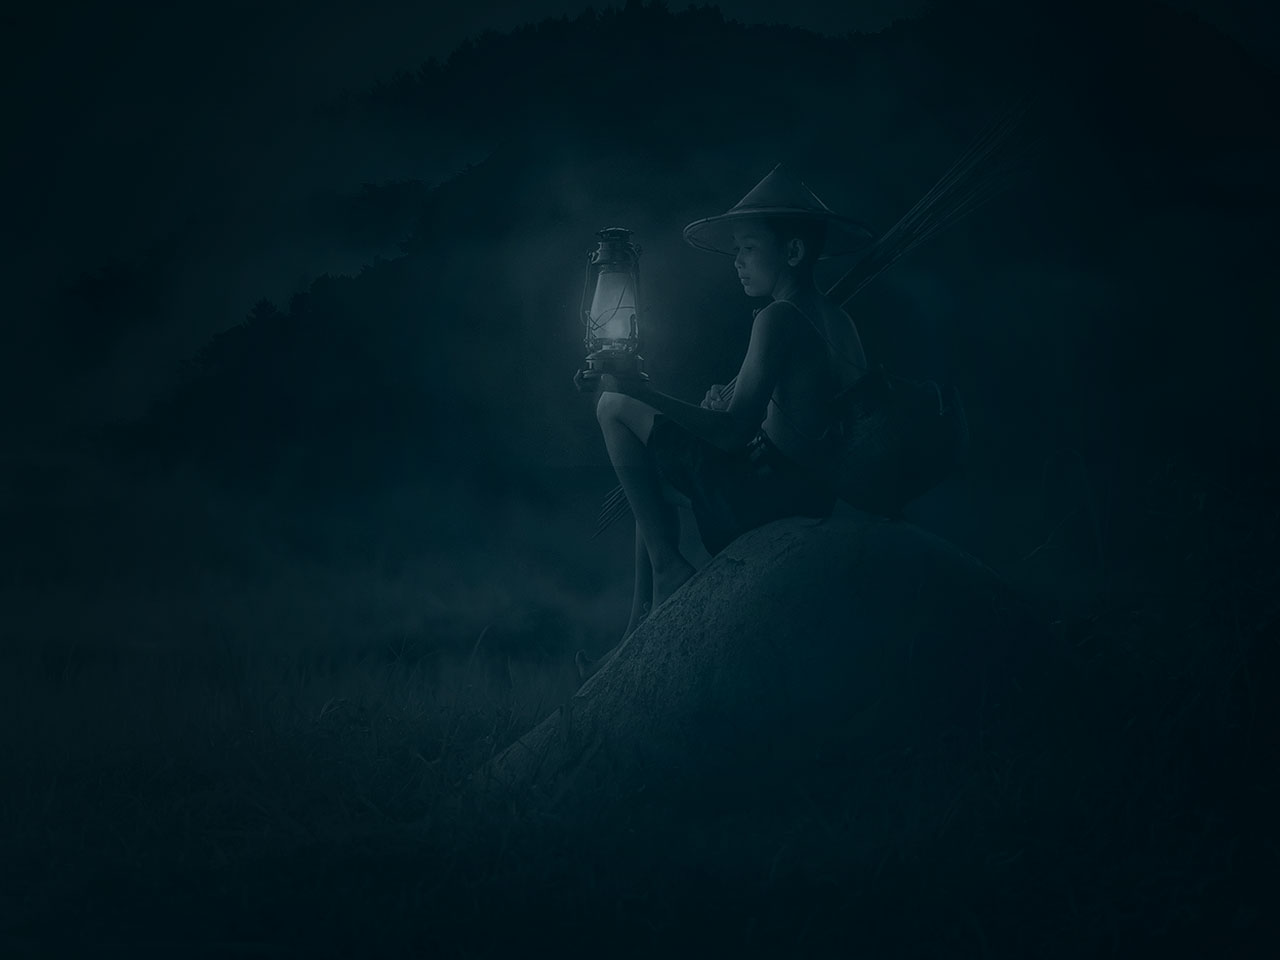
==== hello.html @ 2d0b648c "Add files via upload" ====
<!DOCTYPE html>
<html lang="ru">
<head>
  <meta charset="UTF-8">
  <meta http-equiv="X-UA-Compatible" content="IE=edge">
  <meta name="viewport" content="width=device-width, initial-scale=1.0">
  <title>Air Asia - Приветствие</title>
  <link rel="preconnect" href="https://fonts.googleapis.com">
  <link rel="preconnect" href="https://fonts.gstatic.com" crossorigin>
  <link href="https://fonts.googleapis.com/css2?family=Open+Sans:wght@300;400;500;600;700;800&display=swap"
    rel="stylesheet">
  <link rel="stylesheet" href="./styles/normalize.css">
  <link rel="stylesheet" href="./styles/main.css">
</head>
<body>
  <div class="wrapper">
    <div class="wrapper welcome-page--wrapper">
      <div class="container">
        <div class="welcome__page">
          <div class="welcome__shades">
            <img src="./img/shades.png" alt="Shades" class="welcome__shades">
          </div>
          <div class="welcome__logo">
            <img src="./img/лого-привет.png" alt="Logo" class="wlc__logo">
            <p class="wlc__desc">Открой для себя Азию</p>
          </div>
            <a href="./index.html" class="wlc__button">Войти</a>
        </div>
      </div>
    </div>
  </div>
</body>
</html>
---- styles/main.css ----
@import url(./blocks/base.css);
@import url(./blocks/about.css);
@import url(./blocks/footer.css);
@import url(./blocks/header.css);
@import url(./blocks/hello.css);
@import url(./blocks/news.css);
@import url(./blocks/offers.css);
@import url(./blocks/services.css);
@import url(./blocks/partners.css);
@import url(./blocks/welcome.css);
@import url(./blocks/reviews.css);
@import url(./blocks/separator.css);
@import url(./blocks/form.css);
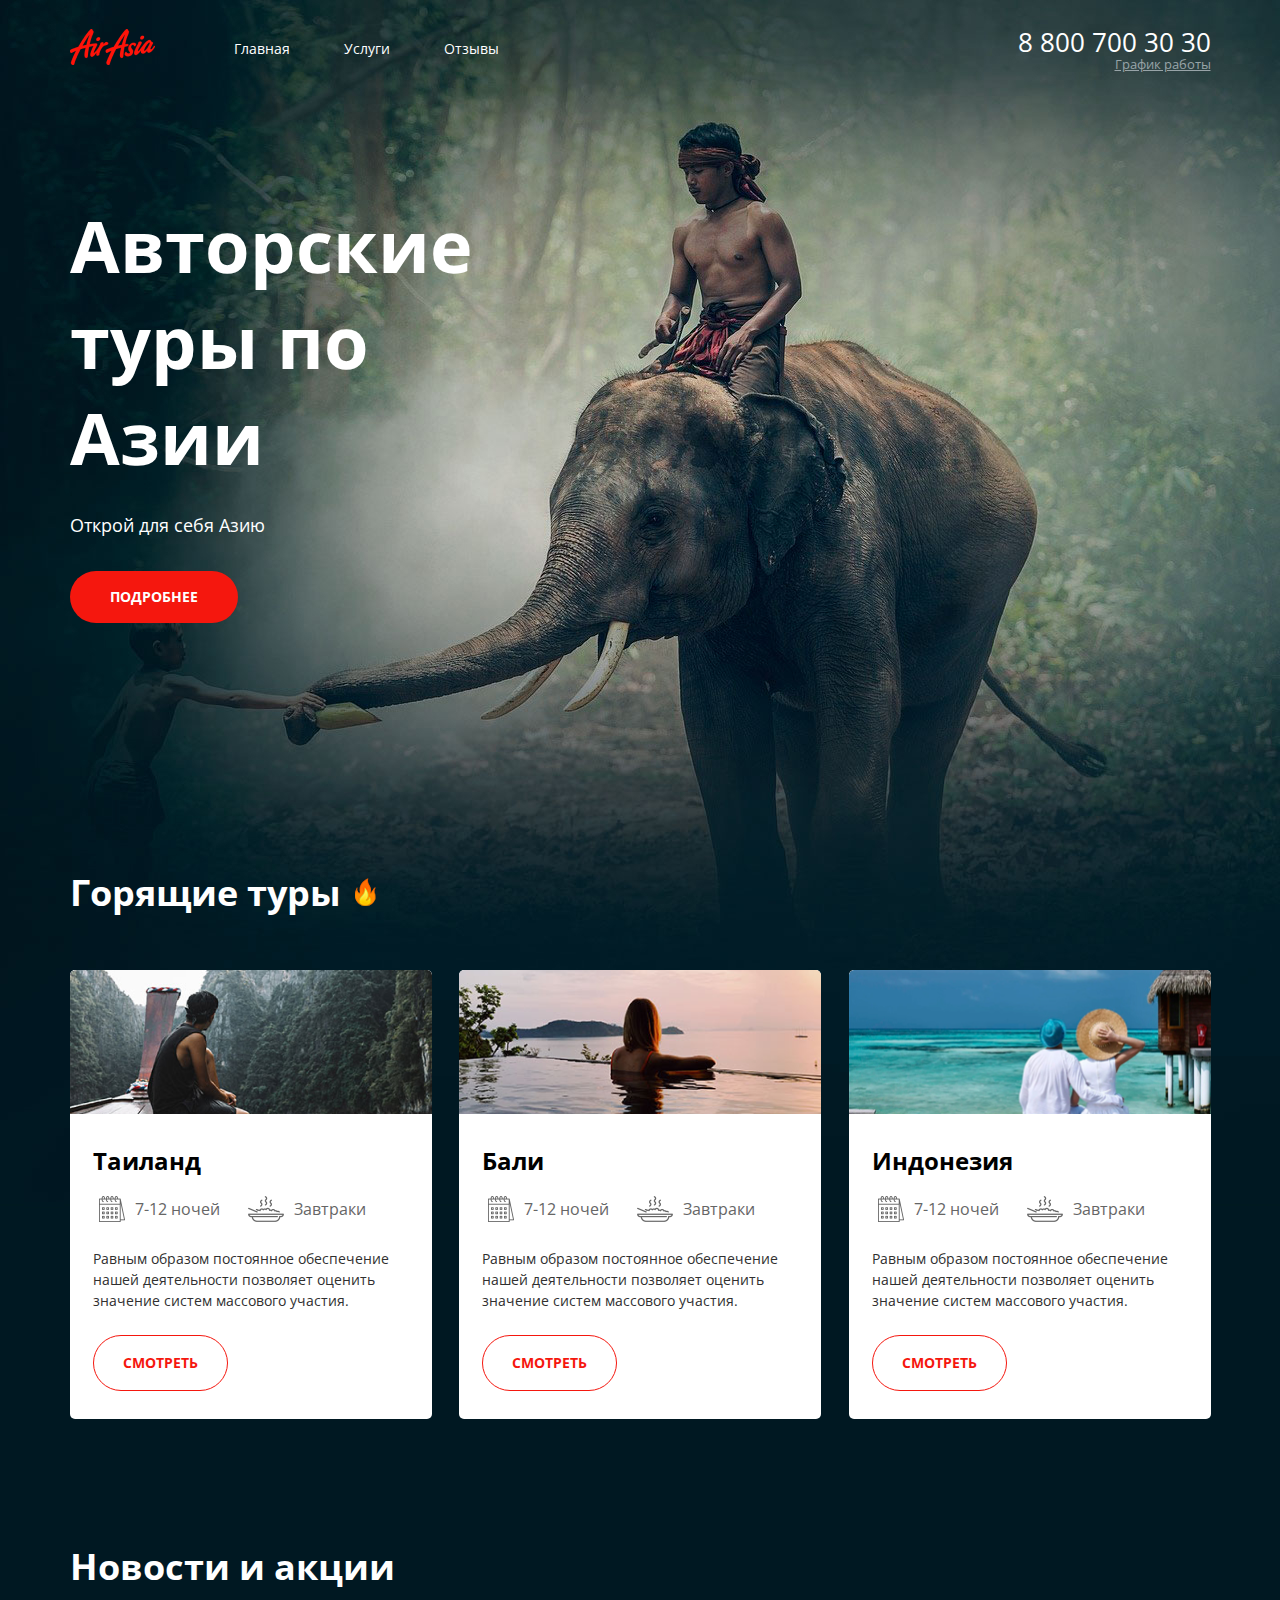
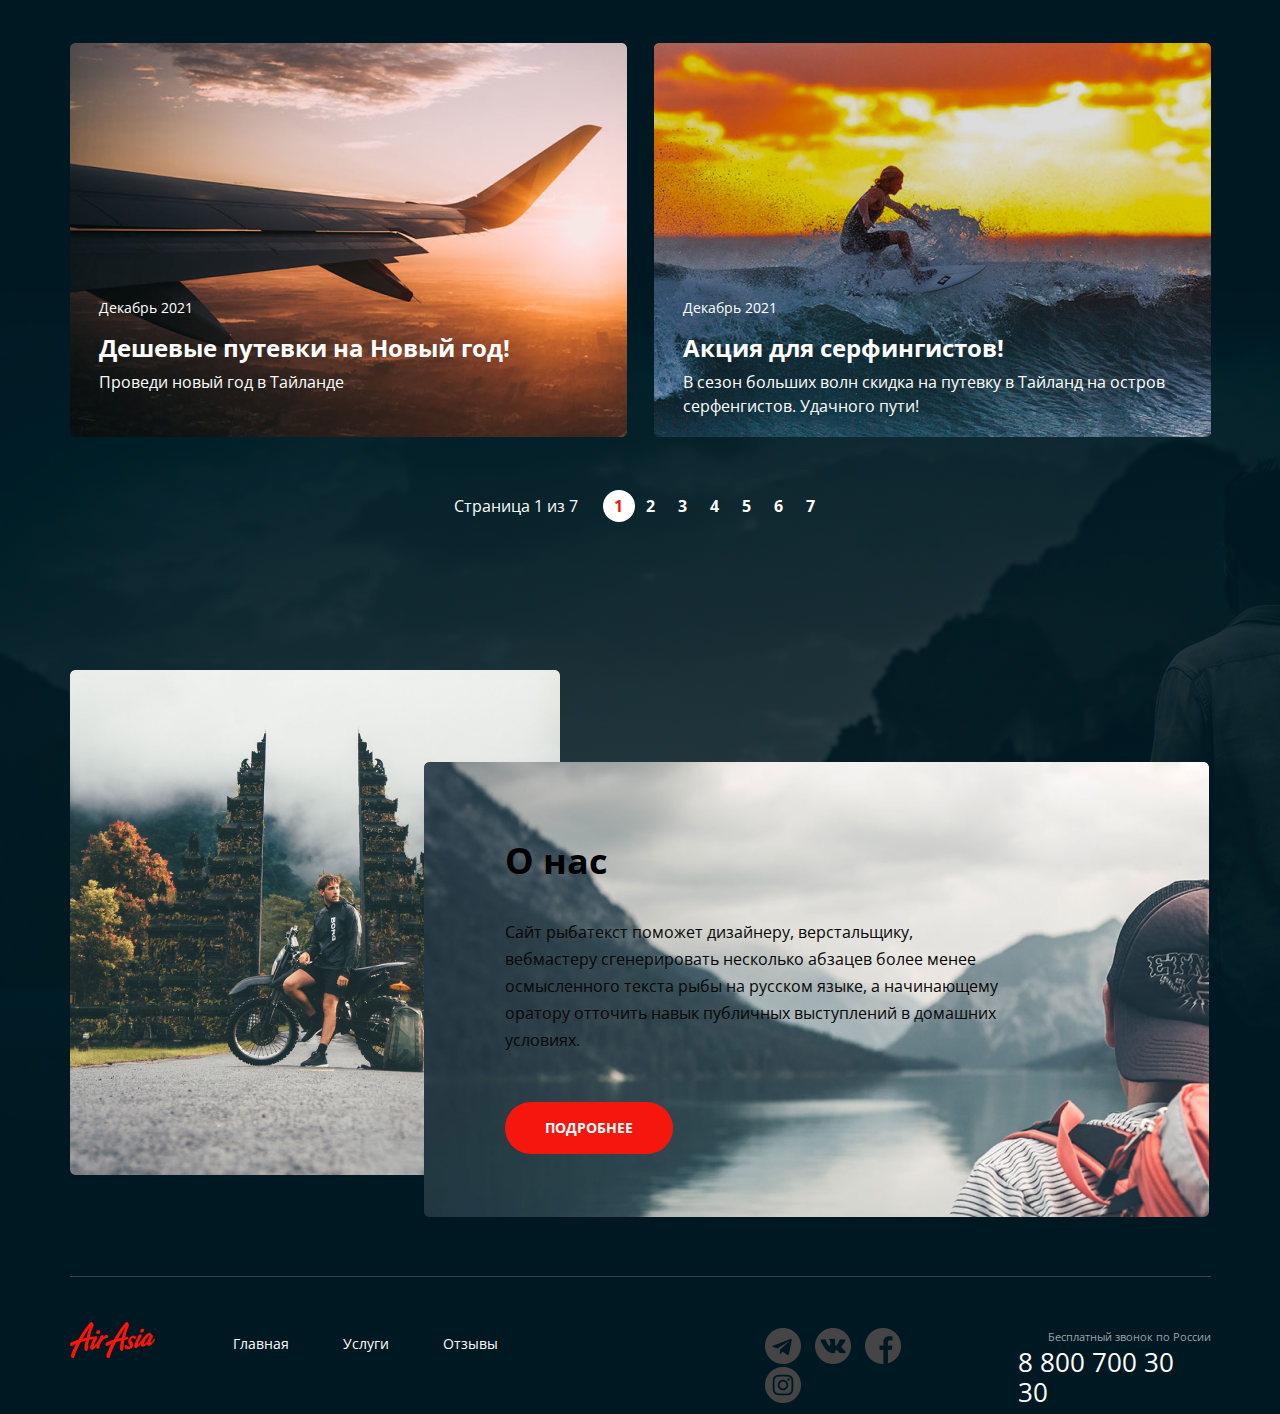
==== commit a18afcf8: "Add files via upload" ====
--- a/hello.html
+++ b/hello.html
@@ -1,33 +1,242 @@
 <!DOCTYPE html>
 <html lang="ru">
+
 <head>
   <meta charset="UTF-8">
   <meta http-equiv="X-UA-Compatible" content="IE=edge">
   <meta name="viewport" content="width=device-width, initial-scale=1.0">
-  <title>Air Asia - Приветствие</title>
+  <title>Air Asia - Главная</title>
   <link rel="preconnect" href="https://fonts.googleapis.com">
   <link rel="preconnect" href="https://fonts.gstatic.com" crossorigin>
   <link href="https://fonts.googleapis.com/css2?family=Open+Sans:wght@300;400;500;600;700;800&display=swap"
     rel="stylesheet">
+  <link rel="stylesheet" href="./styles/main.css">
   <link rel="stylesheet" href="./styles/normalize.css">
-  <link rel="stylesheet" href="./styles/main.css">
 </head>
+
 <body>
-  <div class="wrapper">
-    <div class="wrapper welcome-page--wrapper">
-      <div class="container">
-        <div class="welcome__page">
-          <div class="welcome__shades">
-            <img src="./img/shades.png" alt="Shades" class="welcome__shades">
+
+  <div class="wrapper__main">
+    <div class="wrapper__content">
+      <div class="wrapper__content wrapper__content--main">
+        <header class="header">
+            <div class="container header__container">
+              <div class="header__col">
+                <a href="./hello.html" class="logo">
+                  <img src="./img/лого.png" alt="Logo Company" class="logo_img">
+                </a>
+                <nav class="menu">
+                  <ul class="menu__list">
+                    <li class="menu__item">
+                      <a href="./hello.html" class="menu__link">Главная</a>
+                    </li>
+                    <li class="menu__item">
+                      <a href="./services.html" class="menu__link">Услуги</a>
+                    </li>
+                    <li class="menu__item">
+                      <a href="./reviews.html" class="menu__link">Отзывы</a>
+                    </li>
+                  </ul>
+                </nav>
+              </div>
+            <div class="header__col header__col--align--center">
+              <address class="contacts">
+                <a href="tel:+78007003030" class="contacts__phone">8 800 700 30 30</a>
+                <div class="contacts__menu">
+                  <div class="contacts__info">График работы</div>
+                  <div class="dropdown">
+                    <div class="dropdown__triangle"></div>
+                    <div class="dropdown__desc">
+                      <div class="dropdown__content">
+                        <div class="dropdown__info">пн-вс: 09:00 - 20:00</div>
+                        <div class="dropdown__dinner">Обед: 14:00-14:30</div>
+                      </div>
+                    </div>
+                  </div>
+                </div>
+              </address>
+            </div>
           </div>
-          <div class="welcome__logo">
-            <img src="./img/лого-привет.png" alt="Logo" class="wlc__logo">
-            <p class="wlc__desc">Открой для себя Азию</p>
-          </div>
-            <a href="./index.html" class="wlc__button">Войти</a>
-        </div>
+        </header>
+        <main class="main__content">
+          <section class="hello">
+            <div class="container">
+              <h1 class="hello__title">Авторские туры по Азии</h1>
+              <h4 class="hello__subtitle">Открой для себя Азию</h4>
+              <a href="#" class="hello__button">Подробнее</a>
+            </div>
+          </section>
+          <section class="offers">
+            <div class="container">
+              <div class="offers__fire">
+              <h2 class="title title--fire">Горящие туры</h2>
+              </div>
+              <ul class="offers__list">
+                <li class="offers__item">
+                  <div class="offers__header">
+                    <img class="river" src="./img/river.png" alt="Hot Tour" class="offers__img">
+                  </div>
+                  <div class="offers__content">
+                    <h3 class="offers__title">Таиланд</h3>
+                    <ul class="offers__features">
+                      <li class="offers__feature">
+                        <img src="./img/calendar.png" alt="calendar" class="offers__feauture--img">
+                        <div class="offers__feature--text">7-12 ночей</div>
+                      </li>
+                      <li class="offers__feature">
+                        <img src="./img/meal.png" alt="breacfast" class="offers__feauture--img">
+                        <div class="offers__feature--text">Завтраки</div>
+                      </li>
+                    </ul>
+                    <p class="offers__text">Равным образом постоянное обеспечение нашей деятельности позволяет
+                      оценить значение систем массового участия.</p>
+                    <a href="" class="hello__button--light">Смотреть</a>
+                  </div>
+                </li>
+                <li class="offers__item">
+                  <div class="offers__header">
+                    <img class="pool" src="./img/pool.png" alt="Hot Tour" class="offers__img">
+                  </div>
+                  <div class="offers__content">
+                    <h3 class="offers__title">Бали</h3>
+                    <ul class="offers__features">
+                      <li class="offers__feature">
+                        <img src="./img/calendar.png" alt="calendar" class="offers__feauture--img">
+                        <div class="offers__feature--text">7-12 ночей</div>
+                      </li>
+                      <li class="offers__feature">
+                        <img src="./img/meal.png" alt="breacfast" class="offers__feauture--img">
+                        <div class="offers__feature--text">Завтраки</div>
+                      </li>
+                    </ul>
+                    <p class="offers__text">Равным образом постоянное обеспечение нашей деятельности позволяет
+                      оценить значение систем массового участия.</p>
+                    <a href="" class="hello__button--light">Смотреть</a>
+                  </div>
+                </li>
+                <li class="offers__item">
+                  <div class="offers__header">
+                    <img class="ocean" src="./img/ocean.png" alt="Hot Tour" class="offers__img">
+                  </div>
+                  <div class="offers__content">
+                    <h3 class="offers__title">Индонезия</h3>
+                    <ul class="offers__features">
+                      <li class="offers__feature">
+                        <img src="./img/calendar.png" alt="calendar" class="offers__feauture--img">
+                        <div class="offers__feature--text">7-12 ночей</div>
+                      </li>
+                      <li class="offers__feature">
+                        <img src="./img/meal.png" alt="breacfast" class="offers__feauture--img">
+                        <div class="offers__feature--text">Завтраки</div>
+                      </li>
+                    </ul>
+                    <p class="offers__text">Равным образом постоянное обеспечение нашей деятельности позволяет
+                      оценить значение систем массового участия.</p>
+                    <a href="" class="hello__button--light">Смотреть</a>
+                  </div>
+                </li>
+              </ul>
+            </div>
+          </section>
+          <section class="news">
+            <div class="container">
+              <h2 class="news__title">Новости и акции</h2>
+              <ul class="news__list">
+                <li class="news__item single-news">
+                  <img class="single-news__cover" src="./img/plain.png" alt="Plain">
+                  <div class="single-news__img">
+                    <div class="single-news__date">Декабрь 2021</div>
+                    <h3 class="single-news_subtitle">Дешевые путевки на Новый год!</h3>
+                    <div class="single-news__text">Проведи новый год в Тайланде</div>
+                  </div>
+                </li>
+                <li class="news__item single-news">
+                  <img src="./img/Surfer.png" alt="Surfer" class="news__cover">
+                  <div class="single-news__img">
+                    <div class="single-news__date">Декабрь 2021</div>
+                    <h3 class="single-news_subtitle">Акция для серфингистов!</h3>
+                    <div class="single-news__text">В сезон больших волн скидка на путевку в Тайланд на остров серфенгистов.
+                      Удачного пути!</div>
+                  </div>
+                </li>
+              </ul>
+              <div class="paginator">
+                <div class="paginator__display">Страница 1 из 7</div>
+                <ul class="paginator__list">
+                  <li class="paginator__item paginator__item--active"><a href="#" class="paginator__link">1</a></li>
+                  <li class="paginator__item"><a href="#" class="paginator__link">2</a></li>
+                  <li class="paginator__item"><a href="#" class="paginator__link">3</a></li>
+                  <li class="paginator__item"><a href="#" class="paginator__link">4</a></li>
+                  <li class="paginator__item"><a href="#" class="paginator__link">5</a></li>
+                  <li class="paginator__item"><a href="#" class="paginator__link">6</a></li>
+                  <li class="paginator__item"><a href="#" class="paginator__link">7</a></li>
+                </ul>
+              </div>
+            </div>
+          </section>
+          <section class="about">
+            <div class="container">
+              <div class="about__one">
+                <img src="./img/gates.png" alt="Gates" class="about__gates">
+                <div class="about__sidebar">
+                    <div class="about__font">
+                  <h2 class="about__title">О нас</h2>
+                    <p class="about__desc">
+                      Сайт рыбатекст поможет дизайнеру, верстальщику, вебмастеру сгенерировать несколько абзацев более менее осмысленного текста рыбы на русском языке, а начинающему оратору отточить навык публичных выступлений в домашних условиях. 
+                    </p>
+                  <a href="#" class="hello__button">Подробнее</a>
+                </div>
+                </div>
+              </div>
+            </div>
+          </section>
+        </main>
       </div>
     </div>
+    <footer class="footer">
+      <div class="container footer__container">
+        <div class="footer__col">
+        <a href="./hello.html" class="logo__footer">
+          <img src="./img/лого.png" alt="Logo Company" class="logo_img">
+        </a>
+        <nav class="menu__footer">
+          <ul class="menu__list">
+            <li class="menu__item">
+              <a href="./hello.html" class="menu__link">Главная</a>
+            </li>
+            <li class="menu__item">
+              <a href="./services.html" class="menu__link">Услуги</a>
+            </li>
+            <li class="menu__item">
+              <a href="./reviews.html" class="menu__link">Отзывы</a>
+            </li>
+          </ul>
+        </nav>
+        </div>
+        <div class="footer__col footer__col--align--right">
+        <ul class="social__list">
+          <li class="social__item social__item--icon-telegram">
+            <a href="#" class="social__link" target="_blank"></a>
+          </li>
+          <li class="social__item social__item--icon-vk">
+            <a href="#" class="social__link" target="_blank"></a>
+          </li>
+          <li class="social__item social__item--icon-fb">
+            <a href="#" class="social__link" target="_blank"></a>
+          </li>
+          <li class="social__item social__item--icon-inst">
+            <a href="#" class="social__link" target="_blank"></a>
+          </li>
+        </ul>
+        <address class="contacts--1">
+          <div class="contacts__info--1">Бесплатный звонок по России</div>
+          <a href="tel:+78007003030" class="contacts__phone">8 800 700 30 30</a>
+        </address>
+      </div>
+      </div>
+    </footer>
   </div>
+
 </body>
+
 </html>